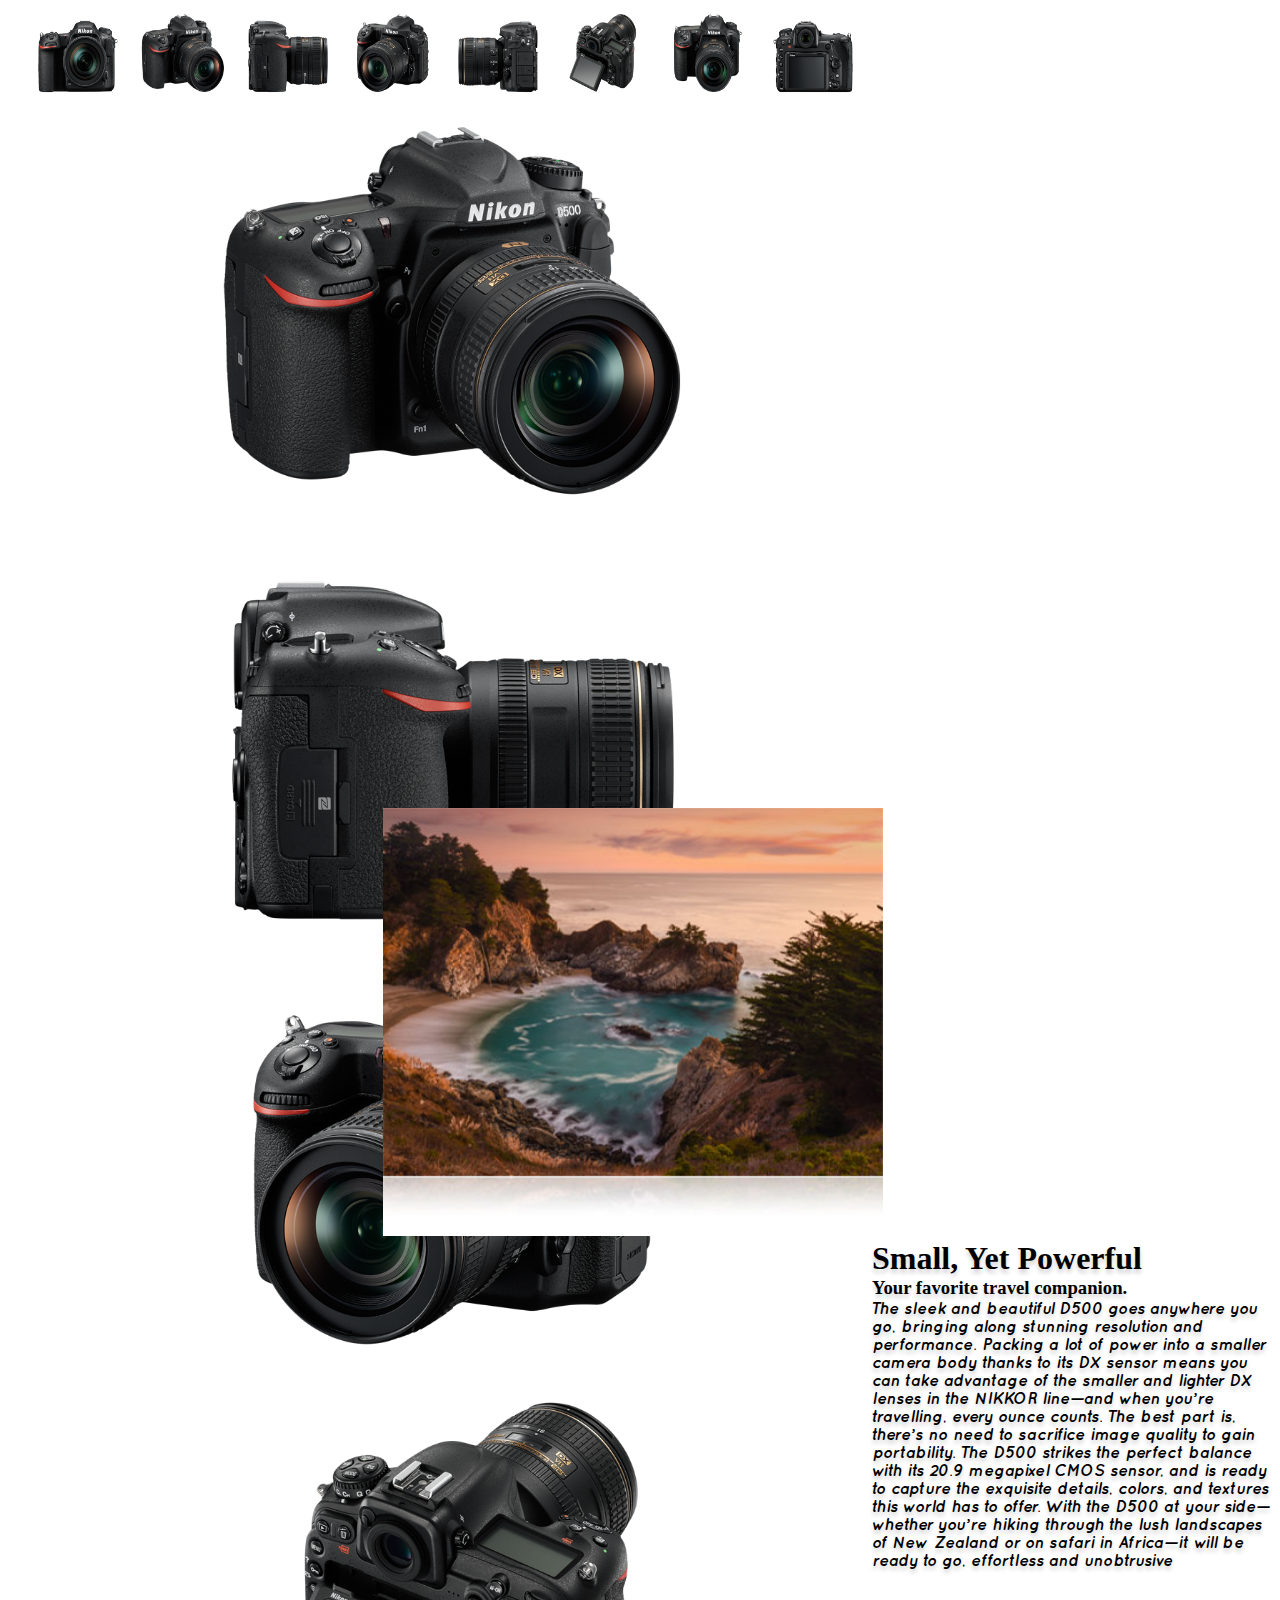
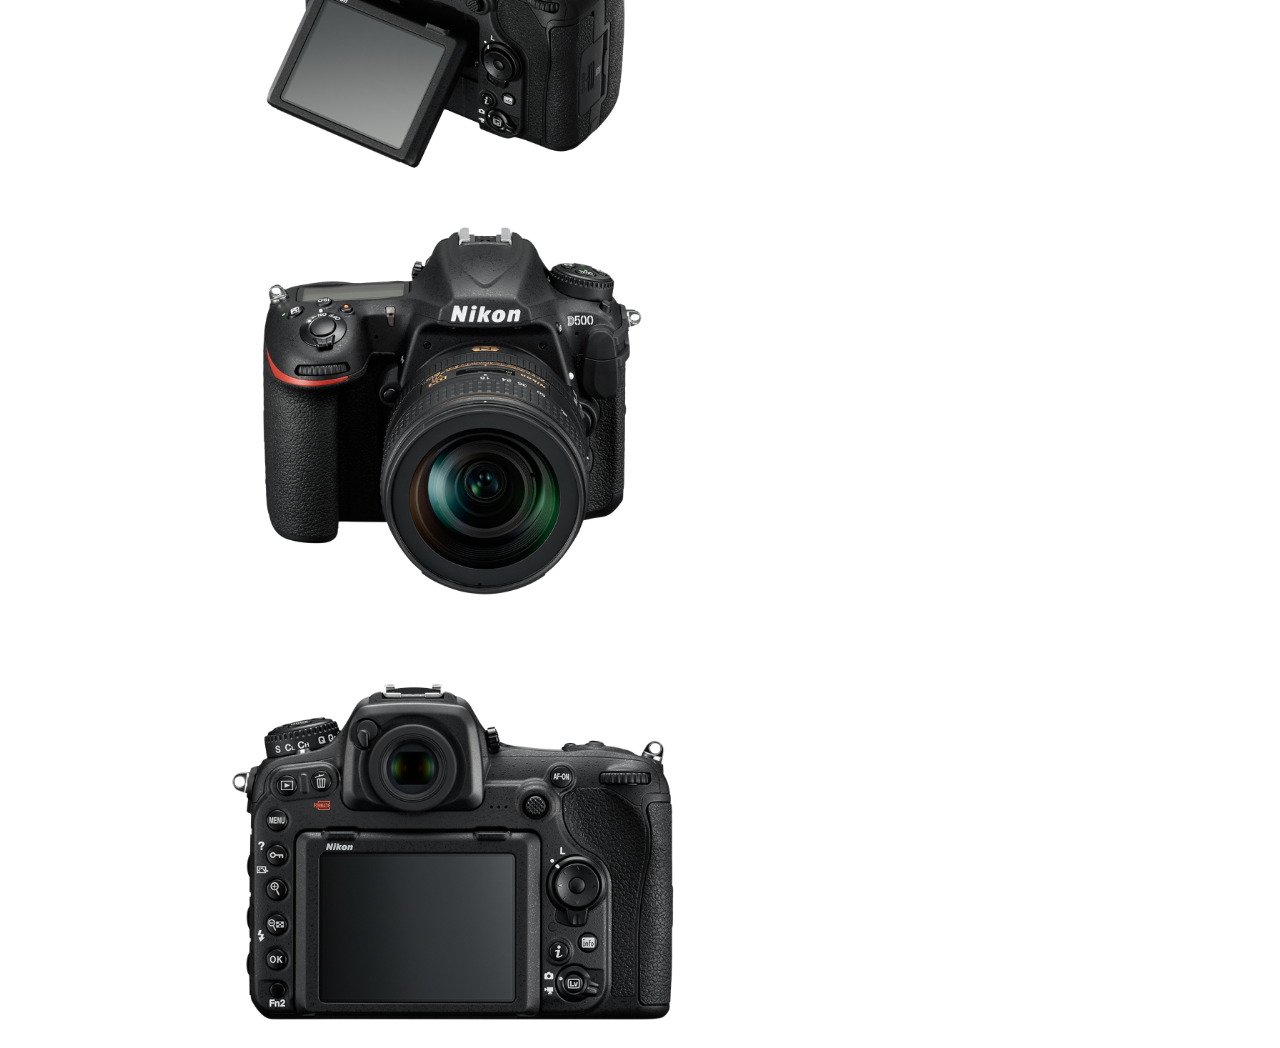
==== camera.html @ 88f51229 "add campera page, thumbnails and description" ====
<!DOCTYPE html>
<html>
  <head>
    <link href="css/cameraStyles.css" rel="stylesheet" type="text/css">
    <title>camera</title>
  </head>
  <body>
    <div class="camera">
      <div class="d500">
        <div class="thumbnail" id="frontThumbnail">
          <img src="img\1559_D500_front.png" alt="" />
        </div>
        <div class="thumbnail" id="rightThumbnail">
          <img src="img\1559_D500_right.png" alt="" />
        </div>
        <div class="thumbnail" id="right2Thumbnail">
          <img src="img\1559_D500_right2.png" alt="" />
        </div>
        <div class="thumbnail" id="leftThumbnail">
          <img src="img\1559_D500_left.png" alt="" />
        </div>
        <!-- <br class="clearboth"> -->
        <div class="thumbnail" id="left2Thumbnail">
           <img src="img\1559_D500_left2.png" alt="" />
        </div>
        <div class="thumbnail" id="lcdThumbnail">
          <img src="img\1559_D500_lcd.png" alt="" />
        </div>
        <div class="thumbnail" id="topThumbnail">
          <img src="img\1559_D500_top.png" alt="" />
        </div>
        <div class="thumbnail" id="backThumbnail">
          <img src="img\1559_D500_back.png" alt="" />
        </div>
        <div class="mainPicture">
          <div id="front">
            <img src="img\1559_D500_front.png" alt="" />
          </div>
          <div id="right">
            <img src="img\1559_D500_right.png" alt="" />
          </div>
          <div id="right2">
            <img src="img\1559_D500_right2.png" alt="" />
          </div>
          <div id="left">
            <img src="img\1559_D500_left.png" alt="" />
          </div>
          <div id="left2>"
             <img src="img\1559_D500_left2.png" alt="" />
          </div>
         <div id="lcd">
            <img src="img\1559_D500_lcd.png" alt="" />
          </div>
          <div id="top">
            <img src="img\1559_D500_top.png" alt="" />
          </div>
          <div id="back">
            <img src="img\1559_D500_back.png" alt="" />
          </div>
        </div>
      </div>
      <div id="summary">
        <div id="summaryImage">
          <img src="img/1-Power.jpg" alt="" />
        </div>
        <div id="summaryText">
          <h1>Small, Yet Powerful</h1>
          <h3>Your favorite travel companion.</h3>
          <p>
            The sleek and beautiful D500 goes anywhere you go, bringing along stunning resolution and performance. Packing a lot of power into a smaller camera body thanks to its DX sensor means you can take advantage of the smaller and lighter DX lenses in the NIKKOR line—and when you’re travelling, every ounce counts. The best part is, there’s no need to sacrifice image quality to gain portability. The D500 strikes the perfect balance with its 20.9 megapixel CMOS sensor, and is ready to capture the exquisite details, colors, and textures this world has to offer. With the D500 at your side—whether you’re hiking through the lush landscapes of New Zealand or on safari in Africa—it will be ready to go, effortless and unobtrusive
          </p>
        </div>
      </div>
    </div>
  </body>
</html>
---- css/cameraStyles.css ----
, *::before, *::after {
  -webkit-box-sizing: border-box;
  -moz-box-sizing: border-box;
  box-sizing: border-box;
}

@font-face {
  font-family: 'Quicksand';
  src: url("Quicksand-BoldItalic.otf");
}

.camera {
  position: relative;
   margin-left: auto;;
   margin-right: auto;
   /*width: 700px;
   height: 600px;
   border: 1px solid #006600;*/
}

.d500{
  position: absolute;
  display: table-cell;
  align-content: center;
  margin-left: 25px;
  margin-right: auto;
}

.thumbnail {
  float: left;
  width: 90px;;
  height:90px;
  margin-right: 15px;
}

 .thumbnail img {
   width: 90px;;
   height:90px;
}

.mainPicture {
  margin-left: auto;
  margin-right: auto;
}

.mainPicture img {
  width: 500px;
  height: auto;
  display: block;
  margin: 0 auto 0 auto;
}

.clearboth {
  clear: both;;
}

.mainPicture #front {
  display: none;
}


#summary {
  left: 375px;
  top: 800px;
  position: absolute;
}

#summary h1, h3 {
  width: 400px;
  height: auto;;
  font-family: 'chunkfive';
  text-shadow: 0 4px 4px lightgray;
  margin: 0 auto 0 auto;
}

#summary p {
  width: 400px;
  font-family: 'Quicksand';
  text-shadow: 0 4px 4px lightgray;
  margin: 0 auto 0 auto;
}

#summary img {
  width: 500px;
  height: auto;
}

#summaryText {
  float: right;
}

#summaryImage {
  float: left;
}
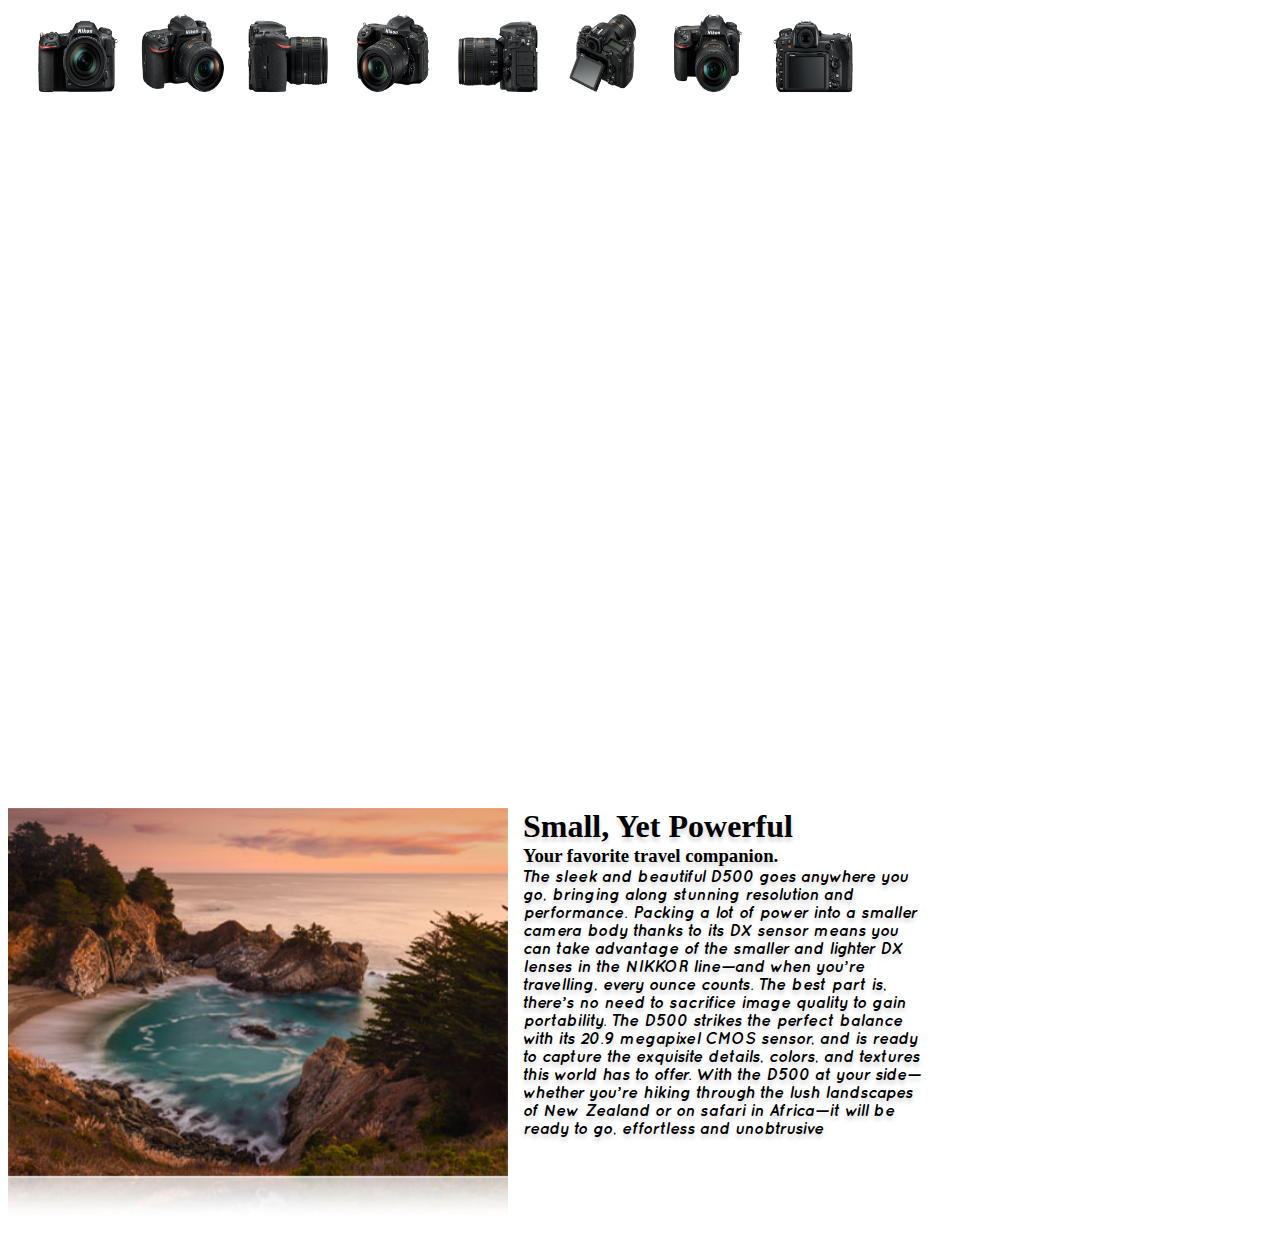
==== commit 42b45c6b: "add styling. Can't get the hover to work." ====
--- a/camera.html
+++ b/camera.html
@@ -7,57 +7,55 @@
   <body>
     <div class="camera">
       <div class="d500">
-        <div class="thumbnail" id="frontThumbnail">
+        <div class="thumbnail frontThumbnail">
           <img src="img\1559_D500_front.png" alt="" />
         </div>
-        <div class="thumbnail" id="rightThumbnail">
+        <div class="thumbnail rightThumbnail">
           <img src="img\1559_D500_right.png" alt="" />
         </div>
-        <div class="thumbnail" id="right2Thumbnail">
+        <div class="thumbnail right2Thumbnail">
           <img src="img\1559_D500_right2.png" alt="" />
         </div>
-        <div class="thumbnail" id="leftThumbnail">
+        <div class="thumbnail leftThumbnail">
           <img src="img\1559_D500_left.png" alt="" />
         </div>
         <!-- <br class="clearboth"> -->
-        <div class="thumbnail" id="left2Thumbnail">
+        <div class="thumbnail left2Thumbnail">
            <img src="img\1559_D500_left2.png" alt="" />
         </div>
-        <div class="thumbnail" id="lcdThumbnail">
+        <div class="thumbnail lcdThumbnail">
           <img src="img\1559_D500_lcd.png" alt="" />
         </div>
-        <div class="thumbnail" id="topThumbnail">
+        <div class="thumbnail topThumbnail">
           <img src="img\1559_D500_top.png" alt="" />
         </div>
-        <div class="thumbnail" id="backThumbnail">
+        <div class="thumbnail backThumbnail">
           <img src="img\1559_D500_back.png" alt="" />
         </div>
-        <div class="mainPicture">
-          <div id="front">
+          <div class="mainPicture front">
             <img src="img\1559_D500_front.png" alt="" />
           </div>
-          <div id="right">
+          <div class="mainPicture right">
             <img src="img\1559_D500_right.png" alt="" />
           </div>
-          <div id="right2">
+          <div class="mainPicture right2">
             <img src="img\1559_D500_right2.png" alt="" />
           </div>
-          <div id="left">
+          <div class="mainPicture left">
             <img src="img\1559_D500_left.png" alt="" />
           </div>
-          <div id="left2>"
+          <div class="mainPicture left2>"
              <img src="img\1559_D500_left2.png" alt="" />
           </div>
-         <div id="lcd">
+         <div class="mainPicture lcd">
             <img src="img\1559_D500_lcd.png" alt="" />
           </div>
-          <div id="top">
+          <div class="mainPicture top">
             <img src="img\1559_D500_top.png" alt="" />
           </div>
-          <div id="back">
+          <div class="mainPicture back">
             <img src="img\1559_D500_back.png" alt="" />
           </div>
-        </div>
       </div>
       <div id="summary">
         <div id="summaryImage">
--- a/css/cameraStyles.css
+++ b/css/cameraStyles.css
@@ -11,11 +11,8 @@
 
 .camera {
   position: relative;
-   margin-left: auto;;
-   margin-right: auto;
-   /*width: 700px;
-   height: 600px;
-   border: 1px solid #006600;*/
+  margin-left: auto;;
+  margin-right: auto;
 }
 
 .d500{
@@ -43,10 +40,10 @@
   margin-right: auto;
 }
 
-.mainPicture img {
+.mainPicture img{
   width: 500px;
   height: auto;
-  display: block;
+  display: none;
   margin: 0 auto 0 auto;
 }
 
@@ -54,13 +51,14 @@
   clear: both;;
 }
 
-.mainPicture #front {
-  display: none;
+
+.frontThumbnail:hover .front img {
+  border: 4px dotted gold;
+  display: block;
 }
 
-
 #summary {
-  left: 375px;
+  left: 0;
   top: 800px;
   position: absolute;
 }
@@ -71,6 +69,7 @@
   font-family: 'chunkfive';
   text-shadow: 0 4px 4px lightgray;
   margin: 0 auto 0 auto;
+  padding-left: 15px;
 }
 
 #summary p {
@@ -78,6 +77,7 @@
   font-family: 'Quicksand';
   text-shadow: 0 4px 4px lightgray;
   margin: 0 auto 0 auto;
+  padding-left: 15px;
 }
 
 #summary img {
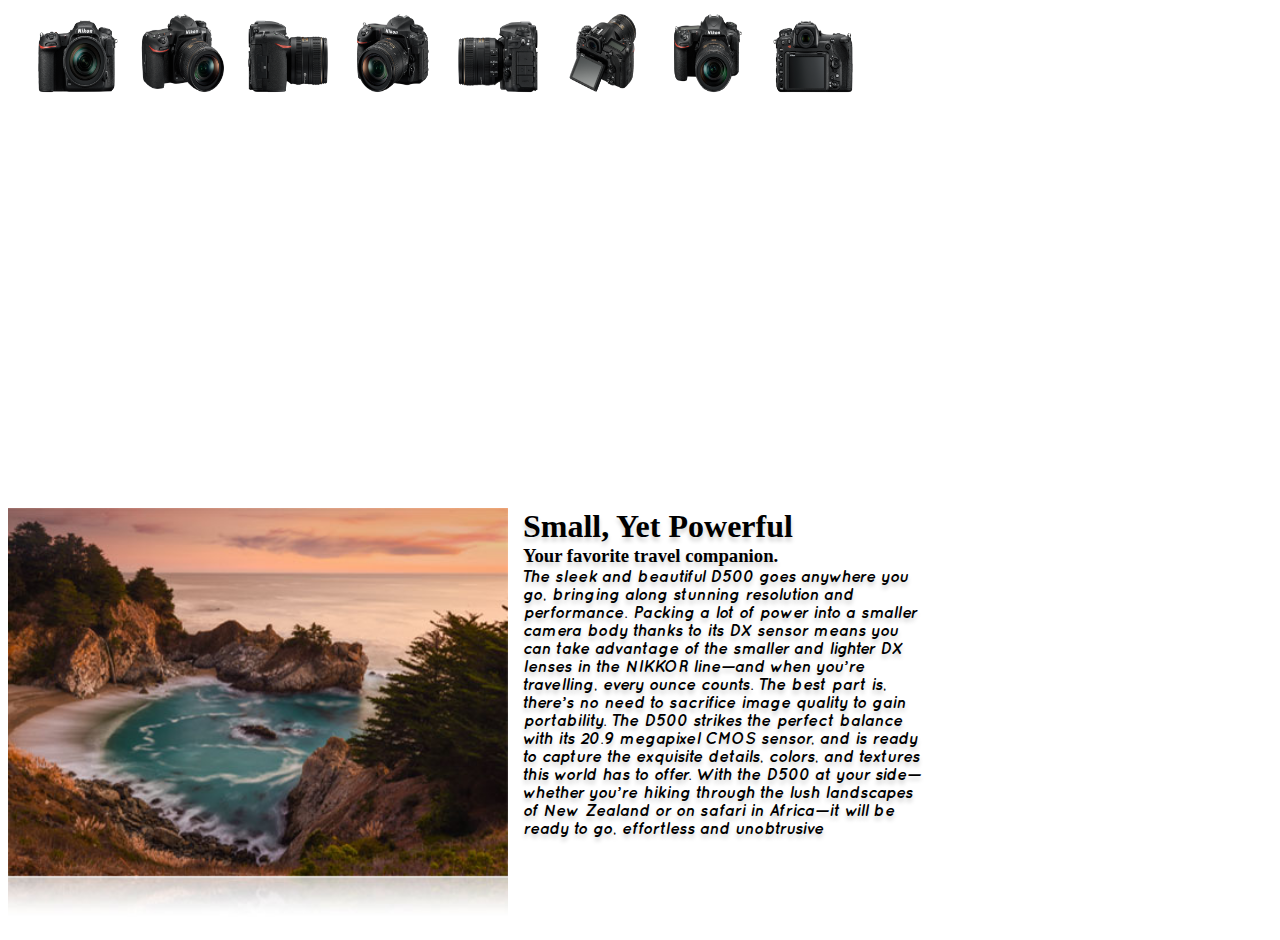
==== commit b6a0dba0: "add fix to img hover on camera html" ====
--- a/camera.html
+++ b/camera.html
@@ -32,9 +32,9 @@
         <div class="thumbnail backThumbnail">
           <img src="img\1559_D500_back.png" alt="" />
         </div>
-          <div class="mainPicture front">
-            <img src="img\1559_D500_front.png" alt="" />
-          </div>
+        <div class="mainPicture front">
+          <img src="img\1559_D500_front.png" alt="" />
+        </div>
           <div class="mainPicture right">
             <img src="img\1559_D500_right.png" alt="" />
           </div>
--- a/css/cameraStyles.css
+++ b/css/cameraStyles.css
@@ -40,26 +40,35 @@
   margin-right: auto;
 }
 
-.mainPicture img{
+.mainPicture img  {
   width: 500px;
   height: auto;
+  display: block;
+  margin: 0 auto 0 auto;
+}
+
+.mainPicture {
   display: none;
-  margin: 0 auto 0 auto;
 }
 
 .clearboth {
   clear: both;;
 }
 
-
-.frontThumbnail:hover .front img {
-  border: 4px dotted gold;
+.thumbnail img:hover {
+  width: 500px;
+  height: auto;
+  position: absolute;
+  top: 60px;
+  left: 150px;
   display: block;
+  margin-left: auto;
+  margin-right: auto;
 }
 
 #summary {
   left: 0;
-  top: 800px;
+  top: 500px;
   position: absolute;
 }
 
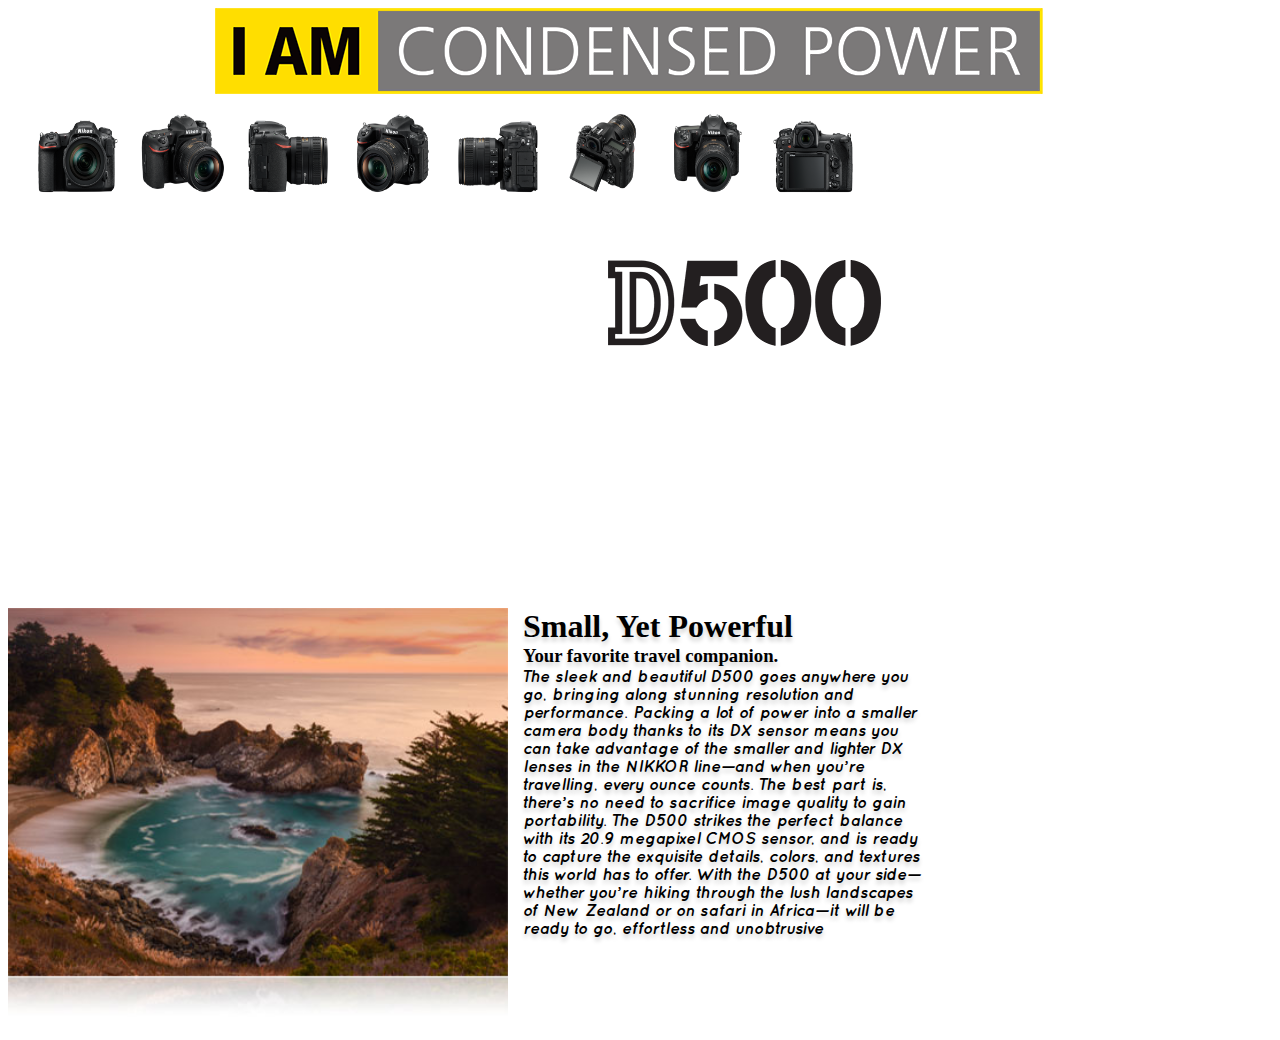
==== commit d80aa709: "add cleaned up code" ====
--- a/camera.html
+++ b/camera.html
@@ -6,56 +6,42 @@
   </head>
   <body>
     <div class="camera">
+      <div class="header">
+        <div class="iAm">
+          <img src="img\D500_IAM.png" alt="" />
+        </div>
+      </div>
       <div class="d500">
-        <div class="thumbnail frontThumbnail">
+        <div class="thumbnail">
           <img src="img\1559_D500_front.png" alt="" />
         </div>
-        <div class="thumbnail rightThumbnail">
+        <div class="thumbnail">
           <img src="img\1559_D500_right.png" alt="" />
         </div>
-        <div class="thumbnail right2Thumbnail">
+        <div class="thumbnail">
           <img src="img\1559_D500_right2.png" alt="" />
         </div>
-        <div class="thumbnail leftThumbnail">
+        <div class="thumbnail">
           <img src="img\1559_D500_left.png" alt="" />
         </div>
         <!-- <br class="clearboth"> -->
-        <div class="thumbnail left2Thumbnail">
+        <div class="thumbnail">
            <img src="img\1559_D500_left2.png" alt="" />
         </div>
-        <div class="thumbnail lcdThumbnail">
+        <div class="thumbnail">
           <img src="img\1559_D500_lcd.png" alt="" />
         </div>
-        <div class="thumbnail topThumbnail">
+        <div class="thumbnail">
           <img src="img\1559_D500_top.png" alt="" />
         </div>
-        <div class="thumbnail backThumbnail">
+        <div class="thumbnail">
           <img src="img\1559_D500_back.png" alt="" />
         </div>
-        <div class="mainPicture front">
-          <img src="img\1559_D500_front.png" alt="" />
+      </div>
+      <div class="header">
+        <div class="D500Logo">
+          <img src="img\D500_logo.png" alt="" />
         </div>
-          <div class="mainPicture right">
-            <img src="img\1559_D500_right.png" alt="" />
-          </div>
-          <div class="mainPicture right2">
-            <img src="img\1559_D500_right2.png" alt="" />
-          </div>
-          <div class="mainPicture left">
-            <img src="img\1559_D500_left.png" alt="" />
-          </div>
-          <div class="mainPicture left2>"
-             <img src="img\1559_D500_left2.png" alt="" />
-          </div>
-         <div class="mainPicture lcd">
-            <img src="img\1559_D500_lcd.png" alt="" />
-          </div>
-          <div class="mainPicture top">
-            <img src="img\1559_D500_top.png" alt="" />
-          </div>
-          <div class="mainPicture back">
-            <img src="img\1559_D500_back.png" alt="" />
-          </div>
       </div>
       <div id="summary">
         <div id="summaryImage">
--- a/css/cameraStyles.css
+++ b/css/cameraStyles.css
@@ -15,8 +15,30 @@
   margin-right: auto;
 }
 
+.header {
+  width: 850px;
+  height: 100px;
+  margin-left: auto;;
+  margin-right: auto;
+}
+
+.iAm {
+  margin-left: auto;;
+  margin-right: auto;
+}
+
+.D500Logo{
+  width: 280px;
+  height: 90px;
+  margin: 0 0 0 0;
+  position: absolute;
+  top: 250px;
+  left: 600px;
+}
+
 .d500{
   position: absolute;
+  padding-top: 0px;
   display: table-cell;
   align-content: center;
   margin-left: 25px;
@@ -35,22 +57,6 @@
    height:90px;
 }
 
-.mainPicture {
-  margin-left: auto;
-  margin-right: auto;
-}
-
-.mainPicture img  {
-  width: 500px;
-  height: auto;
-  display: block;
-  margin: 0 auto 0 auto;
-}
-
-.mainPicture {
-  display: none;
-}
-
 .clearboth {
   clear: both;;
 }
@@ -59,8 +65,8 @@
   width: 500px;
   height: auto;
   position: absolute;
-  top: 60px;
-  left: 150px;
+  top: 50px;
+  left: 50px;
   display: block;
   margin-left: auto;
   margin-right: auto;
@@ -68,7 +74,7 @@
 
 #summary {
   left: 0;
-  top: 500px;
+  top: 600px;
   position: absolute;
 }
 
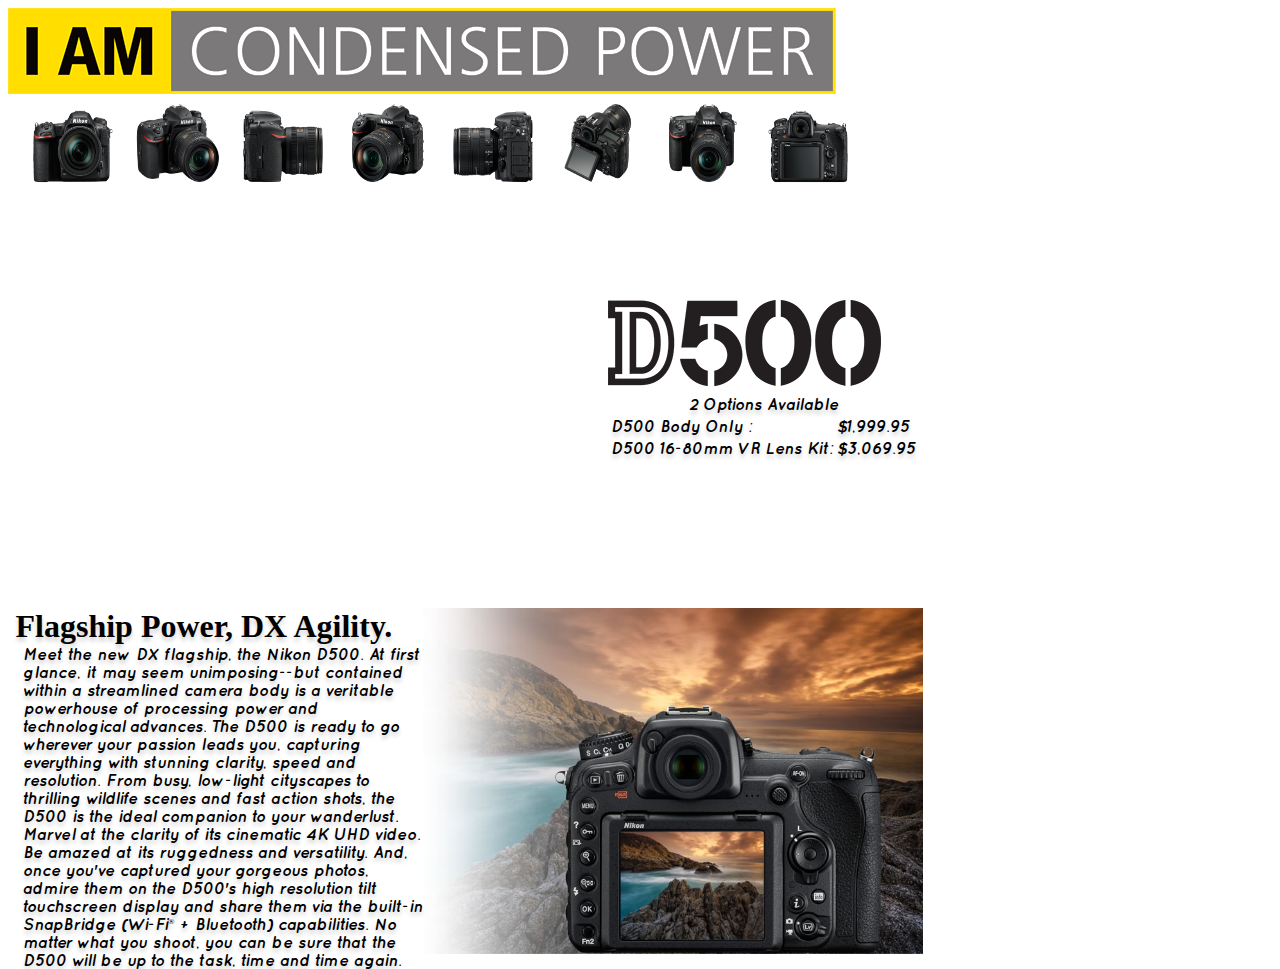
==== commit ac0c80d7: "add finishe camera page" ====
--- a/camera.html
+++ b/camera.html
@@ -11,7 +11,7 @@
           <img src="img\D500_IAM.png" alt="" />
         </div>
       </div>
-      <div class="d500">
+      <div class="thumbnails">
         <div class="thumbnail">
           <img src="img\1559_D500_front.png" alt="" />
         </div>
@@ -41,17 +41,33 @@
       <div class="header">
         <div class="D500Logo">
           <img src="img\D500_logo.png" alt="" />
+          <table>
+            <thead>
+              <tr>
+                <th colspan="2">2 Options Available </th>
+              </tr>
+            </thead>
+            <tbody>
+              <tr>
+                <td>D500 Body Only :  </td>
+                <td>$1,999.95</td>
+              </tr>
+              <tr>
+                <td>D500 16-80mm VR Lens Kit:  </td>
+                <td>$3,069.95</td>
+              </tr>
+            </tbody>
+          </table>
         </div>
       </div>
       <div id="summary">
         <div id="summaryImage">
-          <img src="img/1-Power.jpg" alt="" />
+          <img src="img/cameraGradiantShot.jpg" alt="" />
         </div>
         <div id="summaryText">
-          <h1>Small, Yet Powerful</h1>
-          <h3>Your favorite travel companion.</h3>
+          <h1>Flagship Power, DX Agility.</h1>
           <p>
-            The sleek and beautiful D500 goes anywhere you go, bringing along stunning resolution and performance. Packing a lot of power into a smaller camera body thanks to its DX sensor means you can take advantage of the smaller and lighter DX lenses in the NIKKOR line—and when you’re travelling, every ounce counts. The best part is, there’s no need to sacrifice image quality to gain portability. The D500 strikes the perfect balance with its 20.9 megapixel CMOS sensor, and is ready to capture the exquisite details, colors, and textures this world has to offer. With the D500 at your side—whether you’re hiking through the lush landscapes of New Zealand or on safari in Africa—it will be ready to go, effortless and unobtrusive
+            Meet the new DX flagship, the Nikon D500. At first glance, it may seem unimposing--but contained within a streamlined camera body is a veritable powerhouse of processing power and technological advances. The D500 is ready to go wherever your passion leads you, capturing everything with stunning clarity, speed and resolution. From busy, low-light cityscapes to thrilling wildlife scenes and fast action shots, the D500 is the ideal companion to your wanderlust. Marvel at the clarity of its cinematic 4K UHD video. Be amazed at its ruggedness and versatility. And, once you've captured your gorgeous photos, admire them on the D500's high resolution tilt touchscreen display and share them via the built-in SnapBridge (Wi-Fi® + Bluetooth) capabilities. No matter what you shoot, you can be sure that the D500 will be up to the task, time and time again.
           </p>
         </div>
       </div>
--- a/css/cameraStyles.css
+++ b/css/cameraStyles.css
@@ -16,8 +16,9 @@
 }
 
 .header {
-  width: 850px;
-  height: 100px;
+  /*width: 850px;
+  height: 100px;*/
+  position: relative;
   margin-left: auto;;
   margin-right: auto;
 }
@@ -28,20 +29,26 @@
 }
 
 .D500Logo{
-  width: 280px;
+  width: 325px;
   height: 90px;
-  margin: 0 0 0 0;
+  margin-left: auto;;
+  margin-right: auto;
   position: absolute;
-  top: 250px;
+  top: 200px;
   left: 600px;
 }
 
-.d500{
+.D500Logo th, td {
+  font-family: 'Quicksand';
+  text-shadow: 0 4px 4px lightgray;
+}
+
+.thumbnails {
   position: absolute;
   padding-top: 0px;
   display: table-cell;
   align-content: center;
-  margin-left: 25px;
+  margin-left: 20px;
   margin-right: auto;
 }
 
@@ -57,42 +64,40 @@
    height:90px;
 }
 
-.clearboth {
-  clear: both;;
-}
-
-.thumbnail img:hover {
+.thumbnail:hover img{
+  cursor: zoom-in;
   width: 500px;
   height: auto;
   position: absolute;
-  top: 50px;
+  top: 70px;
   left: 50px;
-  display: block;
   margin-left: auto;
   margin-right: auto;
+    display: block;
 }
 
 #summary {
-  left: 0;
   top: 600px;
-  position: absolute;
+  left: 0px;
+  padding: 0 0 0 0px;
+  position: absolute;;
 }
 
-#summary h1, h3 {
+#summary h1 {
   width: 400px;
   height: auto;;
   font-family: 'chunkfive';
   text-shadow: 0 4px 4px lightgray;
   margin: 0 auto 0 auto;
-  padding-left: 15px;
 }
 
 #summary p {
-  width: 400px;
   font-family: 'Quicksand';
   text-shadow: 0 4px 4px lightgray;
   margin: 0 auto 0 auto;
   padding-left: 15px;
+  width: 400px;
+  height: auto;
 }
 
 #summary img {
@@ -101,9 +106,9 @@
 }
 
 #summaryText {
-  float: right;
+  float: left;;
 }
 
 #summaryImage {
-  float: left;
+  float: right;
 }
